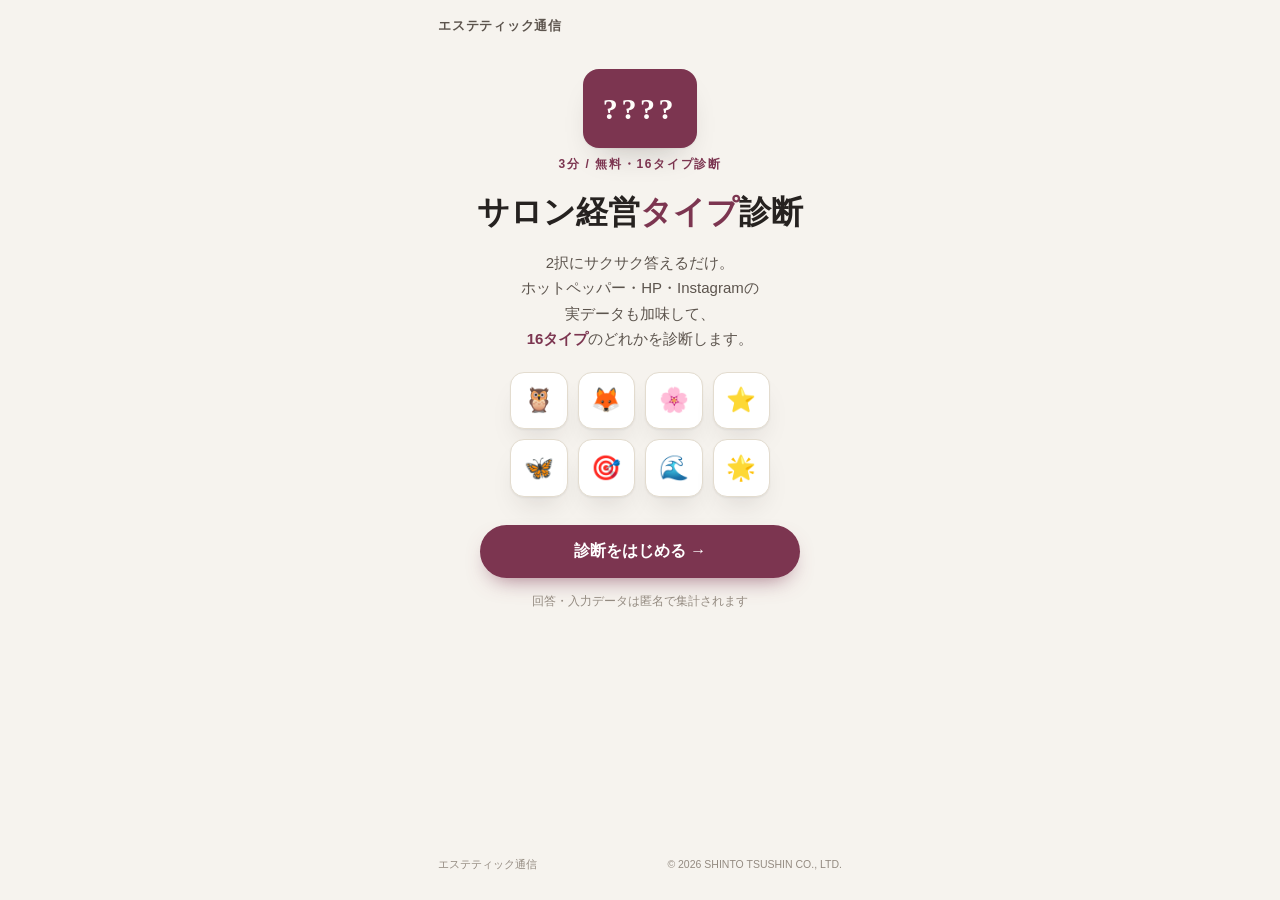
==== index.html @ e282a541 "実データ分析(HP/ホットペッパー/Instagram)・LINEゲート・ホワイトペーパーを追加、UIをダッシュボード調に刷新" ====
<!doctype html>
<html lang="ja">
<head>
<meta charset="UTF-8" />
<meta name="viewport" content="width=device-width, initial-scale=1, maximum-scale=1, viewport-fit=cover" />
<title>サロン経営タイプ診断 | エステティック通信</title>
<meta name="description" content="ホットペッパー・HP・Instagramの実データ＋8つの二択で、あなたのサロン経営タイプが16タイプの中からわかる無料診断。" />
<meta property="og:title" content="サロン経営タイプ診断｜エステティック通信" />
<meta property="og:description" content="実データ×性格診断でわかる、あなたのサロン経営タイプ16診断" />
<link rel="icon" href="data:image/svg+xml,<svg xmlns=%22http://www.w3.org/2000/svg%22 viewBox=%220 0 100 100%22><text y=%22.9em%22 font-size=%2290%22>🧭</text></svg>" />
<link rel="stylesheet" href="style.css" />
</head>
<body>

<div class="app" id="app">

  <!-- ===== ヘッダー ===== -->
  <header class="topbar">
    <span class="brand">エステティック通信</span>
    <div class="progress-wrap" id="progressWrap" hidden>
      <div class="progress-track"><div class="progress-fill" id="progressFill"></div></div>
      <span class="progress-label" id="progressLabel">1 / 8</span>
    </div>
  </header>

  <main id="main">

    <!-- ===== SCREEN: LINE GATE ===== -->
    <section class="screen screen-gate" id="screen-gate" data-screen hidden>
      <div class="gate-icon" aria-hidden="true">🔒</div>
      <p class="eyebrow">友だち限定コンテンツ</p>
      <h1>この診断は<br>公式LINE<span class="accent-underline">友だち限定</span>です</h1>
      <p class="intro-lead">エステティック通信 公式LINEを友だち追加すると、<br>サロン経営タイプ診断がすぐに使えます。</p>
      <a class="btn btn-line btn-lg" id="gateLineBtn" href="#" target="_blank" rel="noopener">
        <svg width="20" height="20" viewBox="0 0 24 24" aria-hidden="true"><path fill="currentColor" d="M12 2C6.5 2 2 5.8 2 10.4c0 4.1 3.6 7.6 8.4 8.3.3.1.8.2.9.5.1.3.1.7 0 1l-.1.9c0 .3-.2 1.1 1 .6 1.2-.5 6.4-3.8 8.7-6.5C22.5 13.6 22 11.5 22 10.4 22 5.8 17.5 2 12 2z"/></svg>
        友だち追加してはじめる
      </a>
      <button class="btn btn-ghost btn-small" id="gateRecheckBtn" type="button">追加したので再確認する</button>
    </section>

    <!-- ===== SCREEN: INTRO ===== -->
    <section class="screen screen-intro" id="screen-intro" data-screen hidden>
      <div class="intro-badge" aria-hidden="true">
        <span class="badge-letters" id="badgeSample">????</span>
      </div>
      <p class="eyebrow">3分 / 無料・16タイプ診断</p>
      <h1>サロン経営<span class="accent-underline">タイプ</span>診断</h1>
      <p class="intro-lead">2択にサクサク答えるだけ。<br>ホットペッパー・HP・Instagramの<br>実データも加味して、<br><strong>16タイプ</strong>のどれかを診断します。</p>

      <div class="intro-mascots" aria-hidden="true">
        <span>🦉</span><span>🦊</span><span>🌸</span><span>⭐</span>
        <span>🦋</span><span>🎯</span><span>🌊</span><span>🌟</span>
      </div>

      <button class="btn btn-primary btn-lg" id="startBtn" type="button">診断をはじめる →</button>
      <p class="intro-note">回答・入力データは匿名で集計されます</p>
    </section>

    <!-- ===== SCREEN: QUESTION ===== -->
    <section class="screen screen-question" id="screen-question" data-screen hidden>
      <p class="q-axis" id="qAxis">集客スタイル</p>
      <p class="q-hint">近い方をタップ</p>

      <div class="choice-stack">
        <button class="choice-card" id="choiceA" type="button">
          <span class="choice-emoji" id="choiceAEmoji"></span>
          <span class="choice-text" id="choiceAText"></span>
        </button>

        <div class="choice-vs">VS</div>

        <button class="choice-card" id="choiceB" type="button">
          <span class="choice-emoji" id="choiceBEmoji"></span>
          <span class="choice-text" id="choiceBText"></span>
        </button>
      </div>

      <button class="neutral-btn" id="choiceN" type="button">どちらも近い</button>
      <button class="btn btn-ghost" id="backBtn" type="button">← 前の質問</button>
    </section>

    <!-- ===== SCREEN: URL INPUT（任意・実データ分析） ===== -->
    <section class="screen screen-urlinput" id="screen-urlinput" data-screen hidden>
      <div class="url-icon" aria-hidden="true">📊</div>
      <p class="eyebrow">精度アップ（任意）</p>
      <h1>あなたのサロンの<br>情報を分析します</h1>
      <p class="intro-lead">URLを入力すると、実データを加味した<br>より精度の高いタイプ診断になります。</p>

      <form class="url-form" id="urlForm">
        <label class="url-field">
          <span class="url-field-label">🏠 自社ホームページ</span>
          <input type="url" id="hpUrlInput" inputmode="url" placeholder="https://example.com" autocomplete="off" />
        </label>
        <label class="url-field">
          <span class="url-field-label">💇 ホットペッパービューティー</span>
          <input type="url" id="hpbUrlInput" inputmode="url" placeholder="https://beauty.hotpepper.jp/slnH..." autocomplete="off" />
        </label>
        <label class="url-field">
          <span class="url-field-label">📷 Instagram</span>
          <input type="url" id="instaUrlInput" inputmode="url" placeholder="https://instagram.com/your_salon" autocomplete="off" />
        </label>
      </form>

      <button class="btn btn-primary btn-lg" id="analyzeBtn" type="button">分析してタイプを見る →</button>
      <button class="btn btn-ghost btn-small" id="skipUrlBtn" type="button">入力せずに結果を見る</button>
    </section>

    <!-- ===== SCREEN: LOADING ===== -->
    <section class="screen screen-loading" id="screen-loading" data-screen hidden>
      <div class="spinner" aria-hidden="true"></div>
      <p class="loading-text" id="loadingText">16タイプの中から診断中…</p>
    </section>

    <!-- ===== SCREEN: RESULT ===== -->
    <section class="screen screen-result" id="screen-result" data-screen hidden>

      <p class="eyebrow">あなたのサロンは</p>

      <div class="result-header">
        <div class="result-badge-ring" id="resultBadgeRing">
          <span class="result-mascot" id="resultMascot">🦉</span>
        </div>
        <span class="type-code" id="typeCode">GPSI</span>
        <h1 id="resultTitle">こだわり職人型</h1>
        <p class="result-catch" id="resultCatch">新規のお客様に、自分だけの特別な一品を届ける</p>
      </div>

      <div class="standout-chip" id="standoutChip">
        <span id="standoutEmoji">🧲</span>
        <span>いちばん際立つ個性：<b id="standoutLabel">新規開拓</b> <span id="standoutPct">78%</span></span>
      </div>

      <!-- 実データ分析パネル -->
      <div class="data-panel" id="dataPanel" hidden>
        <p class="panel-heading">📡 WEB診断データ</p>
        <div class="data-grid" id="dataGrid"></div>
        <p class="data-disclaimer">※ 公開ページからの簡易自動分析です。取得できない項目もあります</p>
      </div>

      <div class="chart-card">
        <p class="panel-heading">🎯 4軸プロファイル</p>
        <canvas id="radarChart" width="320" height="320" role="img" aria-label="4軸の個性レーダーチャート"></canvas>
        <div class="axis-bars" id="axisBars"></div>
      </div>

      <div class="strength-card">
        <p class="card-heading">🌟 あなたの強み</p>
        <div class="strength-list" id="strengthList"></div>
      </div>

      <div class="tip-card">
        <p class="card-heading">🌱 伸ばすとさらに強くなる視点</p>
        <p class="tip-text" id="tipText"></p>
      </div>

      <div class="cta-card">
        <p class="cta-eyebrow">タイプ別に読みたい</p>
        <p class="cta-title">サロン経営<br>実践ノウハウBOOKを見る</p>
        <a class="btn btn-primary btn-lg" id="whitepaperBtn" href="whitepaper.html">
          📘 ノウハウBOOKを読む
        </a>
        <p class="cta-note">集客・価値提供・運営体制・意思決定の実践アクション集</p>
      </div>

      <button class="btn btn-secondary btn-small" id="shareBtn" type="button">🔗 結果をコピーしてシェア</button>
      <button class="btn btn-ghost btn-small" id="retryBtn" type="button">もう一度診断する</button>
    </section>

  </main>

  <footer class="app-footer">
    <span>エステティック通信</span>
    <span>&copy; 2026 SHINTO TSUSHIN CO., LTD.</span>
  </footer>
</div>

<script charset="utf-8" src="https://static.line-scdn.net/liff/edge/2/sdk.js"></script>
<script src="script.js"></script>
</body>
</html>
---- style.css ----
/* ==========================================================
   サロン経営タイプ診断 — style.css（MBTI風・16タイプ版）
   ========================================================== */

:root {
  --bg: #f6f3ee;
  --surface: #fffdfa;
  --surface-raised: #ffffff;
  --ink: #262220;
  --ink-soft: #5c544d;
  --ink-faint: #948b81;
  --line: #e3dccf;
  --line-strong: #d2c8b8;
  --accent: #7c3550;
  --accent-soft: #f4e3e9;
  --accent-2: #a1731f;
  --accent-2-soft: #f3e6ce;
  --pole-a: #7c3550;
  --pole-b: #3c5c78;
  --line-brand: #06c755;
  --line-brand-dark: #05a648;
  --shadow: 0 1px 2px rgba(38, 34, 32, 0.06), 0 16px 32px -16px rgba(38, 34, 32, 0.28);
  --shadow-inset: inset 0 1px 0 rgba(255, 255, 255, 0.6);
  --radius-lg: 22px;
  --radius-md: 14px;
  --panel-bg: linear-gradient(165deg, #ffffff, #f4f0ea 120%);
}

@media (prefers-color-scheme: dark) {
  :root:not([data-theme="light"]) {
    --bg: #1c1916;
    --surface: #242019;
    --surface-raised: #2b261f;
    --ink: #f2ece2;
    --ink-soft: #c7bcad;
    --ink-faint: #8d8175;
    --line: #3a332a;
    --line-strong: #4a4235;
    --accent: #e08aa6;
    --accent-soft: #3a2530;
    --accent-2: #d6a94e;
    --accent-2-soft: #3a3020;
    --pole-a: #e08aa6;
    --pole-b: #8fb0c9;
    --shadow: 0 1px 2px rgba(0, 0, 0, 0.4), 0 16px 32px -16px rgba(0, 0, 0, 0.65);
    --shadow-inset: inset 0 1px 0 rgba(255, 255, 255, 0.04);
    --panel-bg: linear-gradient(165deg, #2b261f, #211d18 120%);
  }
}

:root[data-theme="dark"] {
  --bg: #1c1916;
  --surface: #242019;
  --surface-raised: #2b261f;
  --ink: #f2ece2;
  --ink-soft: #c7bcad;
  --ink-faint: #8d8175;
  --line: #3a332a;
  --line-strong: #4a4235;
  --accent: #e08aa6;
  --accent-soft: #3a2530;
  --accent-2: #d6a94e;
  --accent-2-soft: #3a3020;
  --pole-a: #e08aa6;
  --pole-b: #8fb0c9;
  --shadow: 0 1px 2px rgba(0, 0, 0, 0.4), 0 16px 32px -16px rgba(0, 0, 0, 0.65);
  --shadow-inset: inset 0 1px 0 rgba(255, 255, 255, 0.04);
  --panel-bg: linear-gradient(165deg, #2b261f, #211d18 120%);
}

* { box-sizing: border-box; }

[hidden] { display: none !important; }

html, body {
  margin: 0;
  background: var(--bg);
  color: var(--ink);
}

body {
  font-family: "Yu Gothic", "YuGothic", "Hiragino Kaku Gothic ProN", "Noto Sans JP", sans-serif;
  line-height: 1.7;
  -webkit-font-smoothing: antialiased;
  min-height: 100dvh;
  touch-action: manipulation;
}

h1, h2 {
  font-family: "Yu Mincho", "YuMincho", "Hiragino Mincho ProN", serif;
  font-weight: 700;
  text-wrap: balance;
  margin: 0;
}

button { font-family: inherit; -webkit-tap-highlight-color: transparent; }

.app {
  max-width: 440px;
  margin: 0 auto;
  min-height: 100dvh;
  display: flex;
  flex-direction: column;
  padding: 0 18px;
}

/* ---------- Topbar ---------- */
.topbar {
  display: flex;
  align-items: center;
  justify-content: space-between;
  gap: 12px;
  padding: 16px 0 14px;
  position: sticky;
  top: 0;
  background: var(--bg);
  z-index: 10;
}

.brand {
  font-size: 12.5px;
  font-weight: 700;
  letter-spacing: 0.06em;
  color: var(--ink-soft);
}

.progress-wrap {
  display: flex;
  align-items: center;
  gap: 8px;
  flex: 1;
  max-width: 220px;
  margin-left: 16px;
}

.progress-track {
  flex: 1;
  height: 6px;
  background: var(--line);
  border-radius: 999px;
  overflow: hidden;
}

.progress-fill {
  height: 100%;
  width: 0%;
  background: var(--accent);
  border-radius: 999px;
  transition: width 0.35s ease;
}

.progress-label {
  font-size: 11px;
  color: var(--ink-faint);
  font-variant-numeric: tabular-nums;
  white-space: nowrap;
}

/* ---------- Main / screens ---------- */
main { flex: 1; display: flex; flex-direction: column; }

.screen {
  flex: 1;
  display: flex;
  flex-direction: column;
  align-items: center;
  text-align: center;
  padding: 4px 0 40px;
  animation: fadeUp 0.35s ease both;
}

@media (prefers-reduced-motion: reduce) {
  .screen { animation: none; }
}

@keyframes fadeUp {
  from { opacity: 0; transform: translateY(8px); }
  to { opacity: 1; transform: translateY(0); }
}

.eyebrow {
  font-size: 12px;
  letter-spacing: 0.14em;
  color: var(--accent);
  font-weight: 700;
  text-transform: uppercase;
  margin: 0 0 10px;
}

/* ---------- LINE Gate ---------- */
.gate-icon {
  font-size: 40px;
  width: 88px;
  height: 88px;
  display: flex;
  align-items: center;
  justify-content: center;
  background: var(--panel-bg);
  border: 1px solid var(--line);
  border-radius: 28px;
  box-shadow: var(--shadow), var(--shadow-inset);
  margin: 18px 0 10px;
}

.screen-gate h1 { font-size: 27px; line-height: 1.4; margin-top: 6px; }
.screen-gate .btn-line { margin-top: 8px; }
.screen-gate .btn-ghost { margin-top: 10px; }

/* ---------- Intro ---------- */
.intro-badge { margin: 14px 0 6px; }

.badge-letters {
  display: inline-flex;
  font-family: "Yu Mincho", serif;
  font-weight: 700;
  font-size: 30px;
  letter-spacing: 0.12em;
  color: var(--surface);
  background: var(--accent);
  padding: 14px 20px;
  border-radius: 16px;
  box-shadow: var(--shadow);
}

.screen-intro h1 {
  font-size: 32px;
  line-height: 1.35;
  color: var(--ink);
  margin-top: 6px;
}

.accent-underline { color: var(--accent); }

.intro-lead {
  color: var(--ink-soft);
  font-size: 15px;
  margin: 16px 0 20px;
}

.intro-lead strong { color: var(--accent); }

.intro-mascots {
  display: grid;
  grid-template-columns: repeat(4, 1fr);
  gap: 10px;
  width: 100%;
  max-width: 260px;
  margin: 0 auto 28px;
}

.intro-mascots span {
  font-size: 24px;
  background: var(--surface-raised);
  border: 1px solid var(--line);
  border-radius: 14px;
  aspect-ratio: 1;
  display: flex;
  align-items: center;
  justify-content: center;
  box-shadow: var(--shadow);
}

.intro-note {
  margin-top: 14px;
  font-size: 11.5px;
  color: var(--ink-faint);
}

/* ---------- Buttons ---------- */
.btn {
  border: none;
  border-radius: 999px;
  font-weight: 700;
  cursor: pointer;
  display: inline-flex;
  align-items: center;
  justify-content: center;
  gap: 8px;
  transition: transform 0.15s ease, box-shadow 0.15s ease;
}

.btn:active { transform: scale(0.97); }

.btn-primary {
  background: var(--accent);
  color: #fff;
  box-shadow: 0 10px 22px -10px color-mix(in srgb, var(--accent) 70%, transparent);
}

.btn-lg {
  padding: 16px 30px;
  font-size: 16px;
  width: 100%;
  max-width: 320px;
}

.btn-ghost {
  background: transparent;
  color: var(--ink-faint);
  font-size: 13px;
  padding: 10px 14px;
}

.btn-secondary {
  background: var(--surface-raised);
  border: 1px solid var(--line-strong);
  color: var(--ink-soft);
  width: 100%;
  margin-bottom: 8px;
}

.btn-small { font-size: 12.5px; padding: 10px 14px; }

.btn-line {
  background: var(--line-brand);
  color: #fff;
  width: 100%;
  padding: 16px 22px;
  font-size: 16px;
  box-shadow: 0 10px 22px -10px rgba(6, 199, 85, 0.55);
}

.btn-line:active { background: var(--line-brand-dark); }

/* ---------- Question (MBTI風 二択カード) ---------- */
.q-axis {
  font-size: 12px;
  letter-spacing: 0.1em;
  color: var(--accent);
  font-weight: 700;
  margin: 18px 0 2px;
}

.q-hint {
  font-size: 12px;
  color: var(--ink-faint);
  margin: 0 0 22px;
}

.choice-stack {
  display: flex;
  flex-direction: column;
  align-items: center;
  width: 100%;
  gap: 4px;
}

.choice-card {
  width: 100%;
  background: var(--surface);
  border: 2px solid var(--line);
  border-radius: var(--radius-lg);
  box-shadow: var(--shadow);
  padding: 26px 22px;
  display: flex;
  flex-direction: column;
  align-items: center;
  gap: 12px;
  cursor: pointer;
  transition: border-color 0.15s ease, transform 0.15s ease, background 0.15s ease;
  text-align: center;
}

.choice-card:active { transform: scale(0.98); }

.choice-card:hover { border-color: var(--accent); }

.choice-card.selected {
  border-color: var(--accent);
  background: var(--accent-soft);
}

.choice-emoji { font-size: 34px; }

.choice-text {
  font-size: 15.5px;
  font-weight: 700;
  color: var(--ink);
  line-height: 1.55;
}

.choice-vs {
  font-family: "Yu Mincho", serif;
  font-size: 12px;
  font-weight: 700;
  color: var(--ink-faint);
  background: var(--bg);
  border: 1px solid var(--line);
  border-radius: 50%;
  width: 30px;
  height: 30px;
  display: flex;
  align-items: center;
  justify-content: center;
  margin: -4px 0;
  z-index: 1;
}

.neutral-btn {
  margin-top: 18px;
  background: transparent;
  border: none;
  color: var(--ink-faint);
  font-size: 12.5px;
  text-decoration: underline;
  text-underline-offset: 3px;
  cursor: pointer;
  padding: 8px;
}

.neutral-btn.selected { color: var(--accent); font-weight: 700; }

/* ---------- URL入力（実データ分析） ---------- */
.url-icon {
  font-size: 34px;
  width: 76px;
  height: 76px;
  display: flex;
  align-items: center;
  justify-content: center;
  background: var(--panel-bg);
  border: 1px solid var(--line);
  border-radius: 24px;
  box-shadow: var(--shadow), var(--shadow-inset);
  margin: 12px 0 8px;
}

.screen-urlinput h1 { font-size: 25px; margin-top: 4px; }

.url-form {
  width: 100%;
  display: flex;
  flex-direction: column;
  gap: 12px;
  margin: 8px 0 22px;
}

.url-field {
  display: flex;
  flex-direction: column;
  gap: 6px;
  text-align: left;
}

.url-field-label {
  font-size: 12.5px;
  font-weight: 700;
  color: var(--ink-soft);
}

.url-field input {
  font-family: inherit;
  font-size: 14px;
  color: var(--ink);
  background: var(--surface);
  border: 1.5px solid var(--line);
  border-radius: 12px;
  padding: 13px 14px;
  outline: none;
  transition: border-color 0.15s ease;
}

.url-field input:focus { border-color: var(--accent); }
.url-field input::placeholder { color: var(--ink-faint); }

/* ---------- Loading ---------- */
.screen-loading { justify-content: center; gap: 18px; }

.spinner {
  width: 46px;
  height: 46px;
  border-radius: 50%;
  border: 4px solid var(--line);
  border-top-color: var(--accent);
  animation: spin 0.8s linear infinite;
}

@keyframes spin { to { transform: rotate(360deg); } }

.loading-text { color: var(--ink-soft); font-size: 14px; }

/* ---------- Result ---------- */
.result-header {
  display: flex;
  flex-direction: column;
  align-items: center;
  gap: 8px;
  margin-bottom: 14px;
}

.result-badge-ring {
  --ring-pct: 78%;
  width: 116px;
  height: 116px;
  border-radius: 50%;
  padding: 6px;
  margin-bottom: 6px;
  background: conic-gradient(var(--accent) var(--ring-pct), var(--line) 0);
  display: flex;
  align-items: center;
  justify-content: center;
  box-shadow: var(--shadow);
}

.result-mascot {
  font-size: 46px;
  width: 100%;
  height: 100%;
  display: flex;
  align-items: center;
  justify-content: center;
  background: var(--panel-bg);
  border-radius: 50%;
  box-shadow: var(--shadow-inset);
}

.type-code {
  font-family: "Yu Mincho", serif;
  font-weight: 700;
  font-size: 13px;
  letter-spacing: 0.14em;
  color: #fff;
  background: var(--accent);
  padding: 4px 12px;
  border-radius: 999px;
}

.result-header h1 { font-size: 25px; color: var(--ink); margin-top: 4px; }

.result-catch {
  font-size: 13.5px;
  color: var(--ink-soft);
  max-width: 32ch;
  margin: 0;
}

.standout-chip {
  display: inline-flex;
  align-items: center;
  gap: 8px;
  background: var(--accent-2-soft);
  border: 1px solid var(--line-strong);
  border-radius: 999px;
  padding: 8px 16px;
  font-size: 12.5px;
  color: var(--ink-soft);
  margin: 14px 0 20px;
}

.standout-chip b { color: var(--accent-2); }
#standoutPct { font-weight: 700; color: var(--accent-2); font-variant-numeric: tabular-nums; }

.panel-heading {
  font-size: 12px;
  font-weight: 700;
  letter-spacing: 0.06em;
  color: var(--ink-faint);
  margin: 0 0 14px;
  text-align: left;
}

/* ---------- 実データ分析パネル ---------- */
.data-panel {
  width: 100%;
  background: var(--panel-bg);
  border: 1px solid var(--line);
  border-radius: var(--radius-lg);
  box-shadow: var(--shadow), var(--shadow-inset);
  padding: 18px 18px 16px;
  margin-bottom: 16px;
  text-align: left;
}

.data-grid {
  display: grid;
  grid-template-columns: repeat(2, 1fr);
  gap: 10px;
}

.data-tile {
  display: flex;
  flex-direction: column;
  align-items: flex-start;
  gap: 3px;
  background: var(--surface-raised);
  border: 1px solid var(--line);
  border-radius: 12px;
  padding: 12px 14px;
}

.data-tile-emoji { font-size: 16px; }

.data-tile-value {
  font-size: 18px;
  font-weight: 700;
  color: var(--ink);
  font-variant-numeric: tabular-nums;
}

.data-tile-empty { color: var(--ink-faint); }

.data-tile-label { font-size: 10.5px; color: var(--ink-faint); }

.data-disclaimer {
  font-size: 10.5px;
  color: var(--ink-faint);
  margin: 12px 0 0;
}

.chart-card {
  background: var(--panel-bg);
  border: 1px solid var(--line);
  border-radius: var(--radius-lg);
  box-shadow: var(--shadow), var(--shadow-inset);
  padding: 18px 16px 20px;
  width: 100%;
  margin-bottom: 16px;
}

#radarChart { max-width: 100%; height: auto; }

.axis-bars {
  display: flex;
  flex-direction: column;
  gap: 12px;
  margin-top: 16px;
  text-align: left;
}

.axis-bar-label {
  display: flex;
  justify-content: space-between;
  font-size: 11.5px;
  color: var(--ink-soft);
  margin-bottom: 5px;
}

.axis-bar-label b { color: var(--ink); font-variant-numeric: tabular-nums; }

.axis-bar-track {
  display: flex;
  height: 10px;
  border-radius: 999px;
  overflow: hidden;
  background: var(--line);
}

.axis-bar-fill-a { background: var(--pole-a); height: 100%; }
.axis-bar-fill-b { background: var(--pole-b); height: 100%; }

.strength-card, .tip-card {
  width: 100%;
  background: var(--surface);
  border: 1px solid var(--line);
  border-radius: var(--radius-md);
  box-shadow: var(--shadow);
  padding: 18px 20px;
  text-align: left;
  margin-bottom: 14px;
}

.card-heading {
  font-size: 12.5px;
  font-weight: 700;
  color: var(--ink-faint);
  margin: 0 0 12px;
}

.strength-list { display: flex; flex-direction: column; gap: 10px; }

.strength-row {
  display: flex;
  align-items: center;
  gap: 10px;
  font-size: 13.5px;
  font-weight: 700;
  color: var(--ink);
}

.strength-emoji { font-size: 18px; flex-shrink: 0; }

.tip-text { font-size: 13.5px; color: var(--ink-soft); margin: 0; line-height: 1.7; }

.cta-card {
  width: 100%;
  background: linear-gradient(160deg, var(--accent-soft), var(--surface) 65%);
  border: 1px solid var(--line-strong);
  border-radius: var(--radius-lg);
  padding: 26px 22px 22px;
  box-shadow: var(--shadow);
  margin: 10px 0 14px;
}

.cta-eyebrow {
  font-size: 11.5px;
  font-weight: 700;
  letter-spacing: 0.08em;
  color: var(--accent);
  text-transform: uppercase;
  margin: 0 0 6px;
}

.cta-title {
  font-size: 18px;
  font-weight: 700;
  line-height: 1.5;
  color: var(--ink);
  margin: 0 0 18px;
}

.cta-note {
  font-size: 11px;
  color: var(--ink-faint);
  margin: 10px 0 0;
}

/* ---------- Footer ---------- */
.app-footer {
  display: flex;
  justify-content: space-between;
  font-size: 10.5px;
  color: var(--ink-faint);
  padding: 18px 0 26px;
}

@media (max-width: 380px) {
  .screen-intro h1 { font-size: 27px; }
  .choice-card { padding: 22px 16px; }
  .choice-emoji { font-size: 28px; }
  .choice-text { font-size: 14.5px; }
}
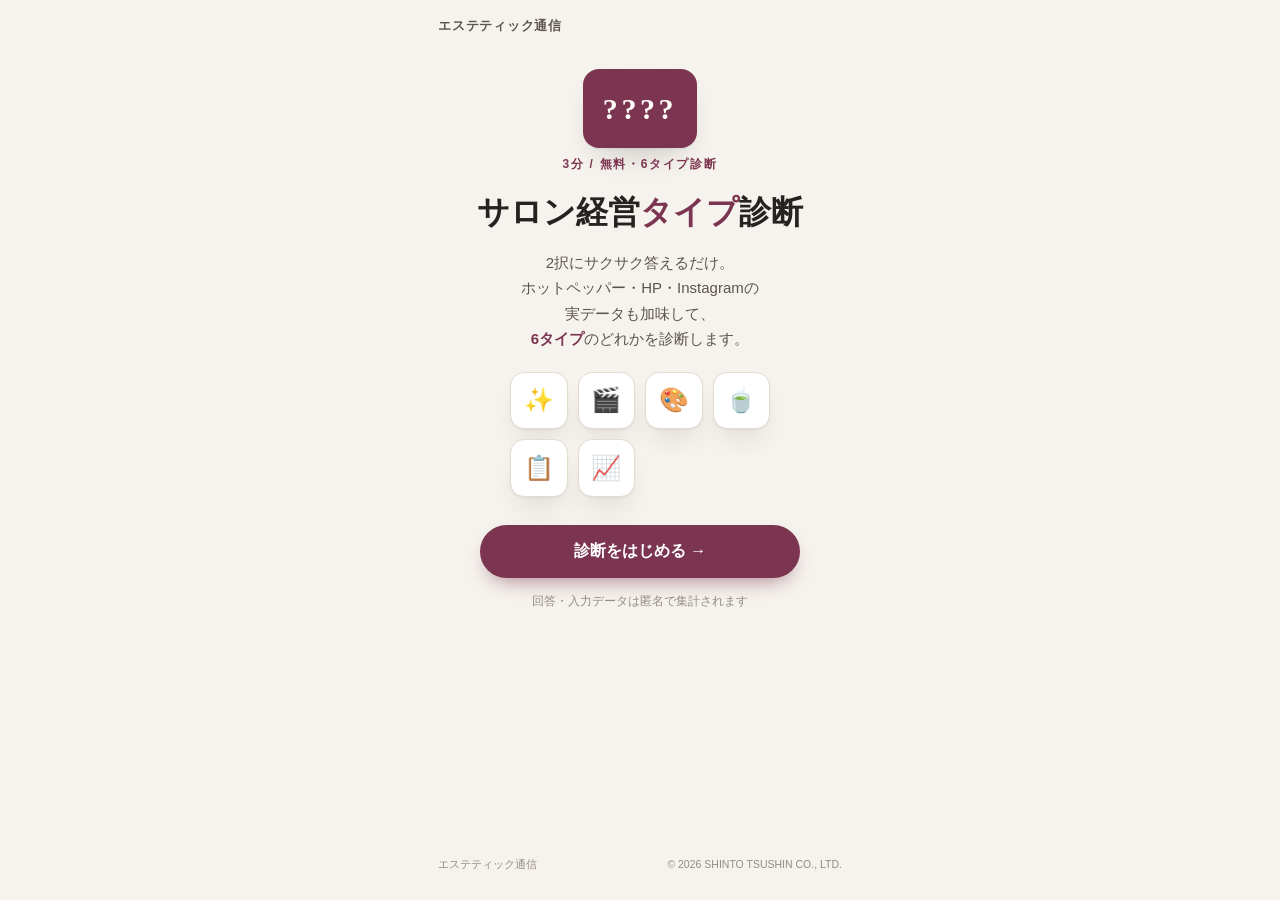
==== commit 33e47720: "16Personalities風デザインへ刷新、16タイプ→6タイプに再設計しレポートを大幅拡充、キャラクター画像生成プロンプトを追加" ====
--- a/index.html
+++ b/index.html
@@ -4,9 +4,9 @@
 <meta charset="UTF-8" />
 <meta name="viewport" content="width=device-width, initial-scale=1, maximum-scale=1, viewport-fit=cover" />
 <title>サロン経営タイプ診断 | エステティック通信</title>
-<meta name="description" content="ホットペッパー・HP・Instagramの実データ＋8つの二択で、あなたのサロン経営タイプが16タイプの中からわかる無料診断。" />
+<meta name="description" content="ホットペッパー・HP・Instagramの実データ＋8つの二択で、あなたのサロン経営タイプが6タイプの中からわかる無料診断。" />
 <meta property="og:title" content="サロン経営タイプ診断｜エステティック通信" />
-<meta property="og:description" content="実データ×性格診断でわかる、あなたのサロン経営タイプ16診断" />
+<meta property="og:description" content="実データ×性格診断でわかる、あなたのサロン経営タイプ6診断" />
 <link rel="icon" href="data:image/svg+xml,<svg xmlns=%22http://www.w3.org/2000/svg%22 viewBox=%220 0 100 100%22><text y=%22.9em%22 font-size=%2290%22>🧭</text></svg>" />
 <link rel="stylesheet" href="style.css" />
 </head>
@@ -43,13 +43,13 @@
       <div class="intro-badge" aria-hidden="true">
         <span class="badge-letters" id="badgeSample">????</span>
       </div>
-      <p class="eyebrow">3分 / 無料・16タイプ診断</p>
+      <p class="eyebrow">3分 / 無料・6タイプ診断</p>
       <h1>サロン経営<span class="accent-underline">タイプ</span>診断</h1>
-      <p class="intro-lead">2択にサクサク答えるだけ。<br>ホットペッパー・HP・Instagramの<br>実データも加味して、<br><strong>16タイプ</strong>のどれかを診断します。</p>
+      <p class="intro-lead">2択にサクサク答えるだけ。<br>ホットペッパー・HP・Instagramの<br>実データも加味して、<br><strong>6タイプ</strong>のどれかを診断します。</p>
 
       <div class="intro-mascots" aria-hidden="true">
-        <span>🦉</span><span>🦊</span><span>🌸</span><span>⭐</span>
-        <span>🦋</span><span>🎯</span><span>🌊</span><span>🌟</span>
+        <span>✨</span><span>🎬</span><span>🎨</span>
+        <span>🍵</span><span>📋</span><span>📈</span>
       </div>
 
       <button class="btn btn-primary btn-lg" id="startBtn" type="button">診断をはじめる →</button>
@@ -108,7 +108,7 @@
     <!-- ===== SCREEN: LOADING ===== -->
     <section class="screen screen-loading" id="screen-loading" data-screen hidden>
       <div class="spinner" aria-hidden="true"></div>
-      <p class="loading-text" id="loadingText">16タイプの中から診断中…</p>
+      <p class="loading-text" id="loadingText">6タイプの中から診断中…</p>
     </section>
 
     <!-- ===== SCREEN: RESULT ===== -->
@@ -118,9 +118,11 @@
 
       <div class="result-header">
         <div class="result-badge-ring" id="resultBadgeRing">
+          <img class="result-mascot-img" id="resultMascotImg" alt="" hidden />
           <span class="result-mascot" id="resultMascot">🦉</span>
         </div>
-        <span class="type-code" id="typeCode">GPSI</span>
+        <span class="group-chip" id="groupChip">魅せる系｜新規開拓と拡散に強い</span>
+        <span class="type-code" id="typeCode">TC</span>
         <h1 id="resultTitle">こだわり職人型</h1>
         <p class="result-catch" id="resultCatch">新規のお客様に、自分だけの特別な一品を届ける</p>
       </div>
@@ -128,6 +130,23 @@
       <div class="standout-chip" id="standoutChip">
         <span id="standoutEmoji">🧲</span>
         <span>いちばん際立つ個性：<b id="standoutLabel">新規開拓</b> <span id="standoutPct">78%</span></span>
+      </div>
+
+      <!-- タイプ概要（物語調） -->
+      <div class="overview-card">
+        <p class="card-heading">📖 このタイプについて</p>
+        <div class="overview-text" id="overviewText"></div>
+        <p class="quote-text" id="quoteText"></p>
+      </div>
+
+      <div class="strength-card">
+        <p class="card-heading">🌟 あなたの強み</p>
+        <div class="strength-list" id="strengthList"></div>
+      </div>
+
+      <div class="caution-card">
+        <p class="card-heading">⚠️ 気をつけたいポイント</p>
+        <div class="caution-list" id="cautionList"></div>
       </div>
 
       <!-- 実データ分析パネル -->
@@ -138,20 +157,28 @@
       </div>
 
       <div class="chart-card">
-        <p class="panel-heading">🎯 4軸プロファイル</p>
+        <p class="panel-heading">🎯 4軸プロファイル（実測）</p>
         <canvas id="radarChart" width="320" height="320" role="img" aria-label="4軸の個性レーダーチャート"></canvas>
         <div class="axis-bars" id="axisBars"></div>
-      </div>
-
-      <div class="strength-card">
-        <p class="card-heading">🌟 あなたの強み</p>
-        <div class="strength-list" id="strengthList"></div>
       </div>
 
       <div class="tip-card">
         <p class="card-heading">🌱 伸ばすとさらに強くなる視点</p>
         <p class="tip-text" id="tipText"></p>
       </div>
+
+      <!-- 相性の良いタイプ -->
+      <a class="compat-card" id="compatLink" href="?type=ST">
+        <p class="card-heading">🤝 相性の良いタイプ</p>
+        <div class="compat-row">
+          <span class="compat-badge" id="compatBadge"><span id="compatMascot">📋</span></span>
+          <div>
+            <p class="compat-name" id="compatName">堅実オペレーター型</p>
+            <p class="compat-catch" id="compatCatch">数字の裏付けで、一人でも堅実に運営する</p>
+          </div>
+          <span class="compat-arrow">→</span>
+        </div>
+      </a>
 
       <div class="cta-card">
         <p class="cta-eyebrow">タイプ別に読みたい</p>
--- a/style.css
+++ b/style.css
@@ -480,6 +480,11 @@
 .loading-text { color: var(--ink-soft); font-size: 14px; }
 
 /* ---------- Result ---------- */
+.screen-result {
+  --result-accent: var(--accent);
+  --result-soft: var(--accent-soft);
+}
+
 .result-header {
   display: flex;
   flex-direction: column;
@@ -495,11 +500,21 @@
   border-radius: 50%;
   padding: 6px;
   margin-bottom: 6px;
-  background: conic-gradient(var(--accent) var(--ring-pct), var(--line) 0);
+  background: conic-gradient(var(--result-accent) var(--ring-pct), var(--line) 0);
   display: flex;
   align-items: center;
   justify-content: center;
   box-shadow: var(--shadow);
+}
+
+.group-chip {
+  font-size: 11.5px;
+  font-weight: 700;
+  color: var(--result-accent);
+  background: var(--result-soft);
+  padding: 5px 14px;
+  border-radius: 999px;
+  letter-spacing: 0.02em;
 }
 
 .result-mascot {
@@ -514,15 +529,24 @@
   box-shadow: var(--shadow-inset);
 }
 
+.result-mascot-img {
+  width: 100%;
+  height: 100%;
+  border-radius: 50%;
+  object-fit: cover;
+  background: var(--panel-bg);
+}
+
 .type-code {
   font-family: "Yu Mincho", serif;
   font-weight: 700;
   font-size: 13px;
   letter-spacing: 0.14em;
   color: #fff;
-  background: var(--accent);
+  background: var(--result-accent);
   padding: 4px 12px;
   border-radius: 999px;
+  margin-top: 4px;
 }
 
 .result-header h1 { font-size: 25px; color: var(--ink); margin-top: 4px; }
@@ -538,7 +562,7 @@
   display: inline-flex;
   align-items: center;
   gap: 8px;
-  background: var(--accent-2-soft);
+  background: var(--result-soft);
   border: 1px solid var(--line-strong);
   border-radius: 999px;
   padding: 8px 16px;
@@ -547,8 +571,104 @@
   margin: 14px 0 20px;
 }
 
-.standout-chip b { color: var(--accent-2); }
-#standoutPct { font-weight: 700; color: var(--accent-2); font-variant-numeric: tabular-nums; }
+.standout-chip b { color: var(--result-accent); }
+#standoutPct { font-weight: 700; color: var(--result-accent); font-variant-numeric: tabular-nums; }
+
+/* ---------- タイプ概要（物語調） ---------- */
+.overview-card {
+  width: 100%;
+  background: var(--surface);
+  border: 1px solid var(--line);
+  border-radius: var(--radius-md);
+  box-shadow: var(--shadow);
+  padding: 20px 20px 18px;
+  text-align: left;
+  margin-bottom: 14px;
+}
+
+.overview-text p {
+  font-size: 13.5px;
+  color: var(--ink-soft);
+  line-height: 1.85;
+  margin: 0 0 12px;
+}
+
+.overview-text p:last-child { margin-bottom: 0; }
+
+.quote-text {
+  margin: 16px 0 0;
+  padding: 12px 16px;
+  border-left: 3px solid var(--result-accent);
+  background: var(--result-soft);
+  border-radius: 0 10px 10px 0;
+  font-family: "Yu Mincho", serif;
+  font-size: 13.5px;
+  color: var(--ink);
+  font-weight: 700;
+}
+
+/* ---------- 気をつけたいポイント ---------- */
+.caution-card {
+  width: 100%;
+  background: var(--surface);
+  border: 1px solid var(--line);
+  border-radius: var(--radius-md);
+  box-shadow: var(--shadow);
+  padding: 18px 20px;
+  text-align: left;
+  margin-bottom: 14px;
+}
+
+.caution-list { display: flex; flex-direction: column; gap: 10px; }
+
+.caution-row {
+  display: flex;
+  align-items: flex-start;
+  gap: 10px;
+  font-size: 13px;
+  color: var(--ink-soft);
+  line-height: 1.6;
+}
+
+.caution-emoji { color: var(--accent-2); font-weight: 700; flex-shrink: 0; }
+
+/* ---------- 相性の良いタイプ ---------- */
+.compat-card {
+  display: block;
+  width: 100%;
+  background: var(--surface);
+  border: 1px solid var(--line);
+  border-radius: var(--radius-md);
+  box-shadow: var(--shadow);
+  padding: 18px 20px;
+  text-align: left;
+  margin-bottom: 16px;
+  text-decoration: none;
+  color: inherit;
+}
+
+.compat-row {
+  display: flex;
+  align-items: center;
+  gap: 14px;
+  margin-top: 4px;
+}
+
+.compat-badge {
+  width: 48px;
+  height: 48px;
+  border-radius: 16px;
+  display: flex;
+  align-items: center;
+  justify-content: center;
+  font-size: 24px;
+  flex-shrink: 0;
+  box-shadow: var(--shadow-inset);
+}
+
+.compat-name { font-size: 14.5px; font-weight: 700; color: var(--ink); margin: 0 0 2px; }
+.compat-catch { font-size: 12px; color: var(--ink-faint); margin: 0; }
+.compat-arrow { margin-left: auto; color: var(--ink-faint); font-size: 16px; }
 
 .panel-heading {
   font-size: 12px;
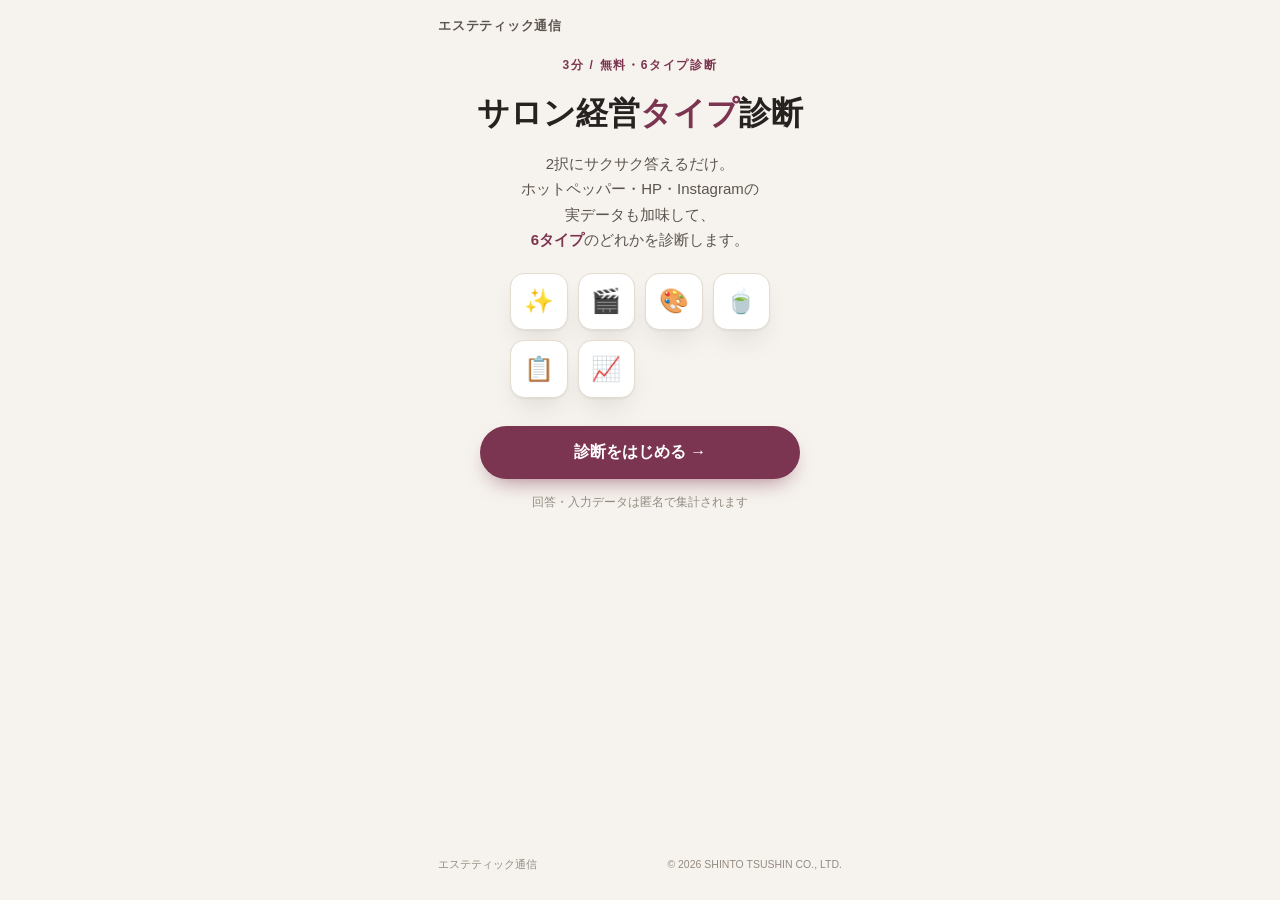
==== commit 7fe0f9df: "イントロ画面の未使用プレースホルダー(????)バッジを削除" ====
--- a/index.html
+++ b/index.html
@@ -40,9 +40,6 @@
 
     <!-- ===== SCREEN: INTRO ===== -->
     <section class="screen screen-intro" id="screen-intro" data-screen hidden>
-      <div class="intro-badge" aria-hidden="true">
-        <span class="badge-letters" id="badgeSample">????</span>
-      </div>
       <p class="eyebrow">3分 / 無料・6タイプ診断</p>
       <h1>サロン経営<span class="accent-underline">タイプ</span>診断</h1>
       <p class="intro-lead">2択にサクサク答えるだけ。<br>ホットペッパー・HP・Instagramの<br>実データも加味して、<br><strong>6タイプ</strong>のどれかを診断します。</p>
@@ -156,6 +153,74 @@
         <p class="data-disclaimer">※ 公開ページからの簡易自動分析です。取得できない項目もあります</p>
       </div>
 
+      <!-- マーケティング診断パネル（SWOT / 3C / STP） -->
+      <div class="marketing-panel" id="marketingPanel" hidden>
+        <div class="mkt-score-row">
+          <div class="mkt-score-ring" id="mktScoreRing">
+            <div class="mkt-score-inner">
+              <span class="mkt-score-value" id="mktScoreValue">72</span>
+              <span class="mkt-score-unit">/100</span>
+            </div>
+          </div>
+          <div class="mkt-score-copy">
+            <p class="panel-heading" style="margin-bottom:4px">📊 デジタル接客力スコア</p>
+            <p class="mkt-score-desc">口コミ・評価・発信力・メニュー構成から算出した、WEB上での接客力の目安です</p>
+          </div>
+        </div>
+
+        <div class="mkt-keywords-block">
+          <p class="mkt-subheading">🔎 よく見えるキーワード</p>
+          <div class="kw-wrap" id="mktKeywords"></div>
+        </div>
+
+        <p class="mkt-subheading">🧭 SWOT分析</p>
+        <div class="swot-grid">
+          <div class="swot-cell swot-s">
+            <p class="swot-label">強み <span>Strength</span></p>
+            <ul id="swotStrengths"></ul>
+          </div>
+          <div class="swot-cell swot-w">
+            <p class="swot-label">弱み <span>Weakness</span></p>
+            <ul id="swotWeaknesses"></ul>
+          </div>
+          <div class="swot-cell swot-o">
+            <p class="swot-label">機会 <span>Opportunity</span></p>
+            <ul id="swotOpportunities"></ul>
+          </div>
+          <div class="swot-cell swot-t">
+            <p class="swot-label">脅威 <span>Threat</span></p>
+            <ul id="swotThreats"></ul>
+          </div>
+        </div>
+
+        <p class="mkt-subheading">🔺 3C分析</p>
+        <div class="threec-row">
+          <div class="threec-card">
+            <p class="threec-label">🏠 自社</p>
+            <ul id="threeCCompany"></ul>
+          </div>
+          <div class="threec-card">
+            <p class="threec-label">🙋 顧客</p>
+            <ul id="threeCCustomer"></ul>
+          </div>
+          <div class="threec-card">
+            <p class="threec-label">🌏 市場動向</p>
+            <ul id="threeCMarket"></ul>
+          </div>
+        </div>
+
+        <p class="mkt-subheading">🎯 STP（立ち位置）</p>
+        <div class="stp-block">
+          <div class="stp-tags">
+            <span class="stp-tag">セグメント: <b id="stpSegment">—</b></span>
+            <span class="stp-tag">ターゲット: <b id="stpTarget">—</b></span>
+          </div>
+          <p class="stp-positioning" id="stpPositioning"></p>
+        </div>
+
+        <p class="data-disclaimer">※ 取得できた自社データにもとづく簡易分析です。競合店舗・商圏人流等の外部データは含みません</p>
+      </div>
+
       <div class="chart-card">
         <p class="panel-heading">🎯 4軸プロファイル（実測）</p>
         <canvas id="radarChart" width="320" height="320" role="img" aria-label="4軸の個性レーダーチャート"></canvas>
@@ -181,12 +246,13 @@
       </a>
 
       <div class="cta-card">
-        <p class="cta-eyebrow">タイプ別に読みたい</p>
-        <p class="cta-title">サロン経営<br>実践ノウハウBOOKを見る</p>
-        <a class="btn btn-primary btn-lg" id="whitepaperBtn" href="whitepaper.html">
-          📘 ノウハウBOOKを読む
+        <p class="cta-eyebrow">診断結果を、実際の集客へ</p>
+        <p class="cta-title">Salon Leadersで<br>集客を最大化する</p>
+        <p class="cta-desc">HP制作・MEO・SNS・予約・競合分析。エステティック通信が開発した集客システムで、診断でわかった「伸びしろ」を仕組みで埋められます。</p>
+        <a class="btn btn-primary btn-lg" id="slBtn" href="https://salon-leaders.co.jp/sl/" target="_blank" rel="noopener">
+          🚀 Salon Leadersを見る
         </a>
-        <p class="cta-note">集客・価値提供・運営体制・意思決定の実践アクション集</p>
+        <p class="cta-note">無料相談あり・しつこい営業はいたしません</p>
       </div>
 
       <button class="btn btn-secondary btn-small" id="shareBtn" type="button">🔗 結果をコピーしてシェア</button>
--- a/style.css
+++ b/style.css
@@ -24,6 +24,10 @@
   --radius-lg: 22px;
   --radius-md: 14px;
   --panel-bg: linear-gradient(165deg, #ffffff, #f4f0ea 120%);
+  --swot-s: #3f7d52; --swot-s-soft: #dcefe1;
+  --swot-w: #b5473f; --swot-w-soft: #f5e0de;
+  --swot-o: #2f6b8f; --swot-o-soft: #dce9f0;
+  --swot-t: #a1731f; --swot-t-soft: #f3e6ce;
 }
 
 @media (prefers-color-scheme: dark) {
@@ -45,6 +49,10 @@
     --shadow: 0 1px 2px rgba(0, 0, 0, 0.4), 0 16px 32px -16px rgba(0, 0, 0, 0.65);
     --shadow-inset: inset 0 1px 0 rgba(255, 255, 255, 0.04);
     --panel-bg: linear-gradient(165deg, #2b261f, #211d18 120%);
+    --swot-s: #6fbf8a; --swot-s-soft: #223a2a;
+    --swot-w: #e08078; --swot-w-soft: #3a2523;
+    --swot-o: #7fb8d6; --swot-o-soft: #1f3138;
+    --swot-t: #d6a94e; --swot-t-soft: #3a3020;
   }
 }
 
@@ -66,6 +74,10 @@
   --shadow: 0 1px 2px rgba(0, 0, 0, 0.4), 0 16px 32px -16px rgba(0, 0, 0, 0.65);
   --shadow-inset: inset 0 1px 0 rgba(255, 255, 255, 0.04);
   --panel-bg: linear-gradient(165deg, #2b261f, #211d18 120%);
+  --swot-s: #6fbf8a; --swot-s-soft: #223a2a;
+  --swot-w: #e08078; --swot-w-soft: #3a2523;
+  --swot-o: #7fb8d6; --swot-o-soft: #1f3138;
+  --swot-t: #d6a94e; --swot-t-soft: #3a3020;
 }
 
 * { box-sizing: border-box; }
@@ -207,20 +219,6 @@
 .screen-gate .btn-ghost { margin-top: 10px; }
 
 /* ---------- Intro ---------- */
-.intro-badge { margin: 14px 0 6px; }
-
-.badge-letters {
-  display: inline-flex;
-  font-family: "Yu Mincho", serif;
-  font-weight: 700;
-  font-size: 30px;
-  letter-spacing: 0.12em;
-  color: var(--surface);
-  background: var(--accent);
-  padding: 14px 20px;
-  border-radius: 16px;
-  box-shadow: var(--shadow);
-}
 
 .screen-intro h1 {
   font-size: 32px;
@@ -727,6 +725,151 @@
   margin: 12px 0 0;
 }
 
+/* ---------- マーケティング診断パネル（SWOT / 3C / STP） ---------- */
+.marketing-panel {
+  width: 100%;
+  background: var(--panel-bg);
+  border: 1px solid var(--line);
+  border-radius: var(--radius-lg);
+  box-shadow: var(--shadow), var(--shadow-inset);
+  padding: 20px 18px 18px;
+  margin-bottom: 16px;
+  text-align: left;
+}
+
+.mkt-score-row {
+  display: flex;
+  align-items: center;
+  gap: 16px;
+  margin-bottom: 20px;
+}
+
+.mkt-score-ring {
+  --ring-pct: 72%;
+  width: 76px;
+  height: 76px;
+  border-radius: 50%;
+  padding: 5px;
+  flex-shrink: 0;
+  background: conic-gradient(var(--result-accent, var(--accent)) var(--ring-pct), var(--line) 0);
+}
+
+.mkt-score-inner {
+  width: 100%;
+  height: 100%;
+  border-radius: 50%;
+  background: var(--surface-raised);
+  display: flex;
+  flex-direction: column;
+  align-items: center;
+  justify-content: center;
+  box-shadow: var(--shadow-inset);
+}
+
+.mkt-score-value { font-size: 20px; font-weight: 700; color: var(--ink); font-variant-numeric: tabular-nums; line-height: 1; }
+.mkt-score-unit { font-size: 9.5px; color: var(--ink-faint); }
+
+.mkt-score-desc { font-size: 11.5px; color: var(--ink-faint); margin: 0; line-height: 1.6; }
+
+.mkt-subheading {
+  font-size: 12.5px;
+  font-weight: 700;
+  color: var(--ink);
+  margin: 18px 0 10px;
+}
+
+.mkt-keywords-block .mkt-subheading { margin-top: 0; }
+
+.kw-wrap { display: flex; flex-wrap: wrap; gap: 8px; }
+
+.kw-chip {
+  background: var(--result-soft, var(--accent-soft));
+  color: var(--result-accent, var(--accent));
+  border-radius: 999px;
+  padding: 5px 12px;
+  font-weight: 700;
+}
+
+.kw-empty { font-size: 12px; color: var(--ink-faint); }
+
+.swot-grid {
+  display: grid;
+  grid-template-columns: 1fr 1fr;
+  gap: 8px;
+}
+
+.swot-cell {
+  border-radius: 12px;
+  padding: 12px 13px;
+  min-height: 96px;
+}
+
+.swot-label {
+  font-size: 11.5px;
+  font-weight: 700;
+  margin: 0 0 6px;
+}
+
+.swot-label span { font-weight: 400; opacity: 0.75; font-size: 10px; }
+
+.swot-cell ul { margin: 0; padding-left: 16px; }
+.swot-cell li { font-size: 11.5px; line-height: 1.55; margin-bottom: 4px; }
+.swot-cell li:last-child { margin-bottom: 0; }
+.mkt-empty { color: var(--ink-faint); list-style: none; margin-left: -16px; }
+
+.swot-s { background: var(--swot-s-soft); }
+.swot-s .swot-label { color: var(--swot-s); }
+.swot-w { background: var(--swot-w-soft); }
+.swot-w .swot-label { color: var(--swot-w); }
+.swot-o { background: var(--swot-o-soft); }
+.swot-o .swot-label { color: var(--swot-o); }
+.swot-t { background: var(--swot-t-soft); }
+.swot-t .swot-label { color: var(--swot-t); }
+
+.threec-row {
+  display: grid;
+  grid-template-columns: 1fr;
+  gap: 8px;
+}
+
+.threec-card {
+  background: var(--surface-raised);
+  border: 1px solid var(--line);
+  border-radius: 12px;
+  padding: 12px 14px;
+}
+
+.threec-label { font-size: 12px; font-weight: 700; color: var(--ink); margin: 0 0 6px; }
+.threec-card ul { margin: 0; padding-left: 16px; }
+.threec-card li { font-size: 12px; color: var(--ink-soft); line-height: 1.6; margin-bottom: 3px; }
+.threec-card li:last-child { margin-bottom: 0; }
+
+.stp-block {
+  background: var(--result-soft, var(--accent-soft));
+  border-radius: 12px;
+  padding: 14px 16px;
+}
+
+.stp-tags { display: flex; flex-wrap: wrap; gap: 8px; margin-bottom: 10px; }
+
+.stp-tag {
+  font-size: 11px;
+  background: var(--surface-raised);
+  border-radius: 999px;
+  padding: 5px 11px;
+  color: var(--ink-soft);
+}
+
+.stp-tag b { color: var(--result-accent, var(--accent)); }
+
+.stp-positioning {
+  font-size: 12.5px;
+  color: var(--ink);
+  font-weight: 700;
+  line-height: 1.65;
+  margin: 0;
+}
+
 .chart-card {
   background: var(--panel-bg);
   border: 1px solid var(--line);
@@ -825,6 +968,13 @@
   font-weight: 700;
   line-height: 1.5;
   color: var(--ink);
+  margin: 0 0 10px;
+}
+
+.cta-desc {
+  font-size: 12.5px;
+  color: var(--ink-soft);
+  line-height: 1.7;
   margin: 0 0 18px;
 }
 
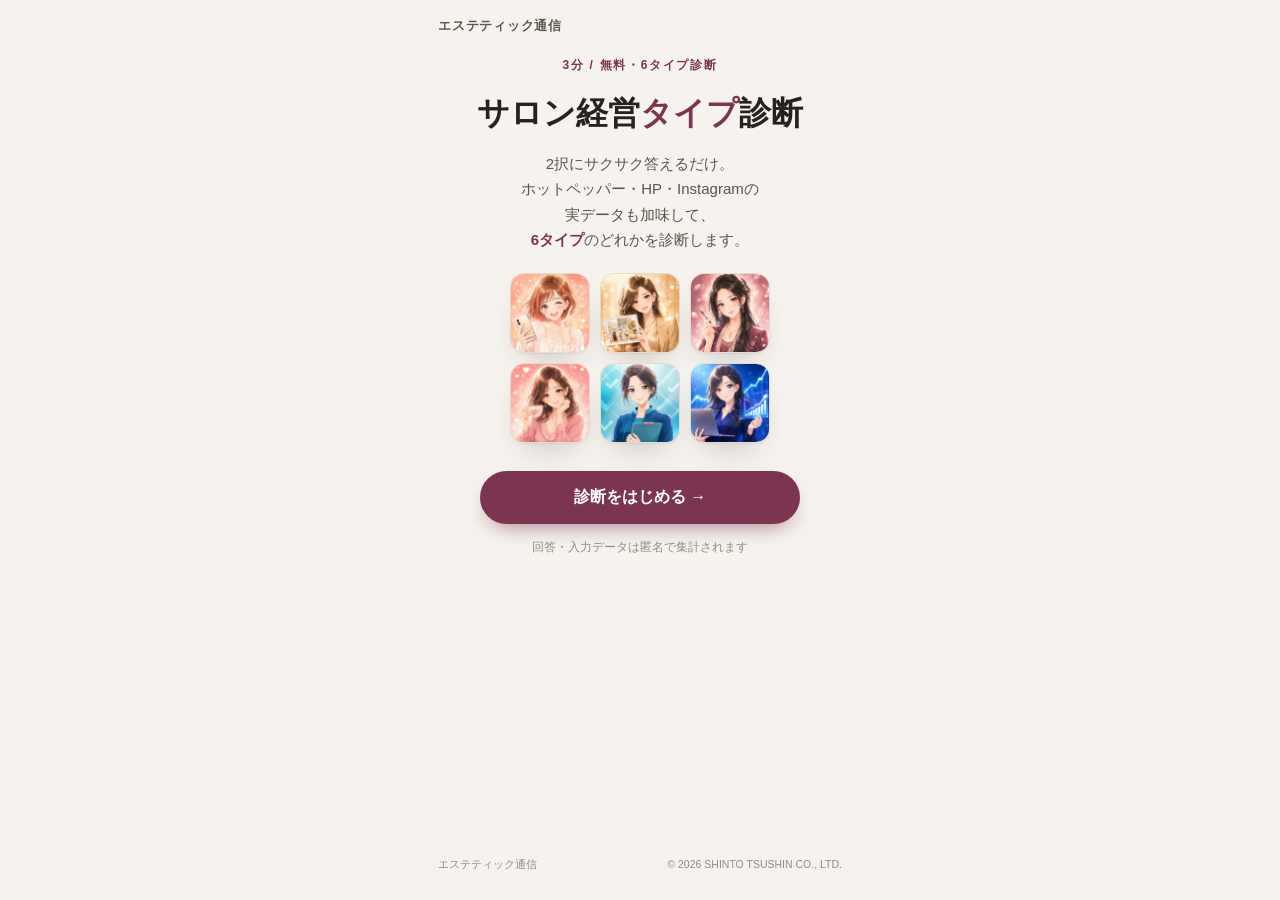
==== commit 3b4ccaaf: "残り2タイプ(ST/SL)の画像を追加し6タイプ全て完成、イントロ画面を実キャラクター画像の3x2レイアウトに変更" ====
--- a/index.html
+++ b/index.html
@@ -45,8 +45,12 @@
       <p class="intro-lead">2択にサクサク答えるだけ。<br>ホットペッパー・HP・Instagramの<br>実データも加味して、<br><strong>6タイプ</strong>のどれかを診断します。</p>
 
       <div class="intro-mascots" aria-hidden="true">
-        <span>✨</span><span>🎬</span><span>🎨</span>
-        <span>🍵</span><span>📋</span><span>📈</span>
+        <span class="intro-mascot-tile" data-type-code="TC"><span class="intro-mascot-emoji">✨</span></span>
+        <span class="intro-mascot-tile" data-type-code="BP"><span class="intro-mascot-emoji">🎬</span></span>
+        <span class="intro-mascot-tile" data-type-code="AR"><span class="intro-mascot-emoji">🎨</span></span>
+        <span class="intro-mascot-tile" data-type-code="HS"><span class="intro-mascot-emoji">🍵</span></span>
+        <span class="intro-mascot-tile" data-type-code="ST"><span class="intro-mascot-emoji">📋</span></span>
+        <span class="intro-mascot-tile" data-type-code="SL"><span class="intro-mascot-emoji">📈</span></span>
       </div>
 
       <button class="btn btn-primary btn-lg" id="startBtn" type="button">診断をはじめる →</button>
--- a/style.css
+++ b/style.css
@@ -239,14 +239,14 @@
 
 .intro-mascots {
   display: grid;
-  grid-template-columns: repeat(4, 1fr);
+  grid-template-columns: repeat(3, 1fr);
   gap: 10px;
   width: 100%;
   max-width: 260px;
   margin: 0 auto 28px;
 }
 
-.intro-mascots span {
+.intro-mascot-tile {
   font-size: 24px;
   background: var(--surface-raised);
   border: 1px solid var(--line);
@@ -256,6 +256,14 @@
   align-items: center;
   justify-content: center;
   box-shadow: var(--shadow);
+  overflow: hidden;
+}
+
+.intro-mascot-tile img {
+  width: 100%;
+  height: 100%;
+  object-fit: cover;
+  display: block;
 }
 
 .intro-note {
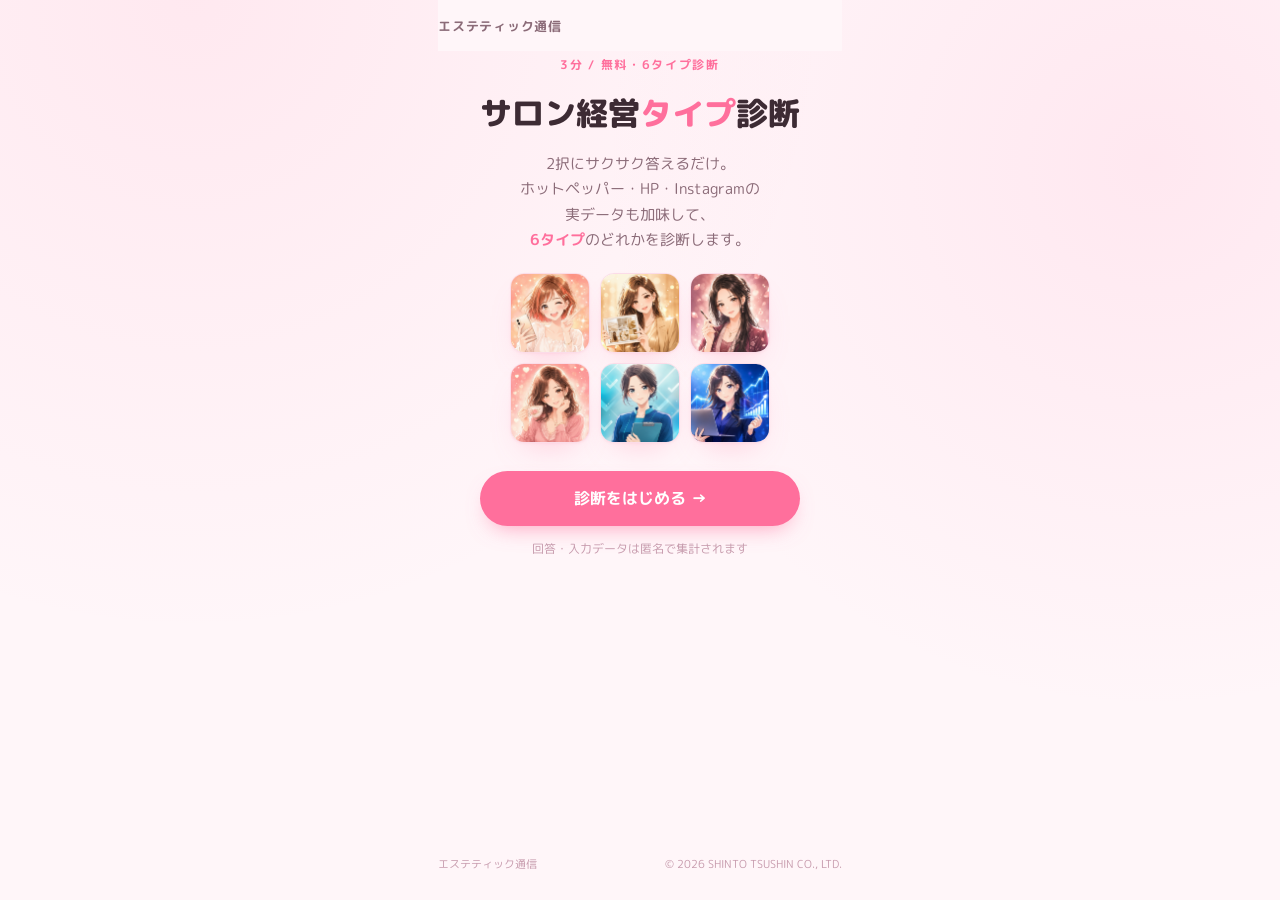
==== commit b916b72f: "白基調×ピンク差し色のかわいいデザインへ全面リニューアル（丸ゴシックフォント・グループカラーもピンク系に統一）" ====
--- a/index.html
+++ b/index.html
@@ -8,6 +8,9 @@
 <meta property="og:title" content="サロン経営タイプ診断｜エステティック通信" />
 <meta property="og:description" content="実データ×性格診断でわかる、あなたのサロン経営タイプ6診断" />
 <link rel="icon" href="data:image/svg+xml,<svg xmlns=%22http://www.w3.org/2000/svg%22 viewBox=%220 0 100 100%22><text y=%22.9em%22 font-size=%2290%22>🧭</text></svg>" />
+<link rel="preconnect" href="https://fonts.googleapis.com" />
+<link rel="preconnect" href="https://fonts.gstatic.com" crossorigin />
+<link href="https://fonts.googleapis.com/css2?family=M+PLUS+Rounded+1c:wght@400;500;700;800&display=swap" rel="stylesheet" />
 <link rel="stylesheet" href="style.css" />
 </head>
 <body>
--- a/style.css
+++ b/style.css
@@ -3,81 +3,81 @@
    ========================================================== */
 
 :root {
-  --bg: #f6f3ee;
-  --surface: #fffdfa;
+  --bg: #fff6f9;
+  --surface: #ffffff;
   --surface-raised: #ffffff;
-  --ink: #262220;
-  --ink-soft: #5c544d;
-  --ink-faint: #948b81;
-  --line: #e3dccf;
-  --line-strong: #d2c8b8;
-  --accent: #7c3550;
-  --accent-soft: #f4e3e9;
-  --accent-2: #a1731f;
-  --accent-2-soft: #f3e6ce;
-  --pole-a: #7c3550;
-  --pole-b: #3c5c78;
+  --ink: #3d2b34;
+  --ink-soft: #8b6b78;
+  --ink-faint: #c79bad;
+  --line: #fbdce8;
+  --line-strong: #f6b9d1;
+  --accent: #ff6f9c;
+  --accent-soft: #ffe6f0;
+  --accent-2: #ff8fb8;
+  --accent-2-soft: #fff0f6;
+  --pole-a: #ff6f9c;
+  --pole-b: #c48fd6;
   --line-brand: #06c755;
   --line-brand-dark: #05a648;
-  --shadow: 0 1px 2px rgba(38, 34, 32, 0.06), 0 16px 32px -16px rgba(38, 34, 32, 0.28);
-  --shadow-inset: inset 0 1px 0 rgba(255, 255, 255, 0.6);
-  --radius-lg: 22px;
-  --radius-md: 14px;
-  --panel-bg: linear-gradient(165deg, #ffffff, #f4f0ea 120%);
-  --swot-s: #3f7d52; --swot-s-soft: #dcefe1;
-  --swot-w: #b5473f; --swot-w-soft: #f5e0de;
-  --swot-o: #2f6b8f; --swot-o-soft: #dce9f0;
-  --swot-t: #a1731f; --swot-t-soft: #f3e6ce;
+  --shadow: 0 1px 2px rgba(255, 111, 156, 0.08), 0 16px 32px -16px rgba(255, 111, 156, 0.35);
+  --shadow-inset: inset 0 1px 0 rgba(255, 255, 255, 0.8);
+  --radius-lg: 26px;
+  --radius-md: 18px;
+  --panel-bg: linear-gradient(165deg, #ffffff, #fff0f6 120%);
+  --swot-s: #45b787; --swot-s-soft: #e2f7ee;
+  --swot-w: #ff6f81; --swot-w-soft: #ffe7ea;
+  --swot-o: #57a8e0; --swot-o-soft: #e5f3fc;
+  --swot-t: #e5a83c; --swot-t-soft: #fdf1de;
 }
 
 @media (prefers-color-scheme: dark) {
   :root:not([data-theme="light"]) {
-    --bg: #1c1916;
-    --surface: #242019;
-    --surface-raised: #2b261f;
-    --ink: #f2ece2;
-    --ink-soft: #c7bcad;
-    --ink-faint: #8d8175;
-    --line: #3a332a;
-    --line-strong: #4a4235;
-    --accent: #e08aa6;
-    --accent-soft: #3a2530;
-    --accent-2: #d6a94e;
-    --accent-2-soft: #3a3020;
-    --pole-a: #e08aa6;
-    --pole-b: #8fb0c9;
+    --bg: #241820;
+    --surface: #2e1e28;
+    --surface-raised: #35222d;
+    --ink: #ffe9f2;
+    --ink-soft: #d9aec2;
+    --ink-faint: #9c7488;
+    --line: #472c3b;
+    --line-strong: #5c3a4c;
+    --accent: #ff85ab;
+    --accent-soft: #3f2431;
+    --accent-2: #ffa0c4;
+    --accent-2-soft: #3a2530;
+    --pole-a: #ff85ab;
+    --pole-b: #cf9edb;
     --shadow: 0 1px 2px rgba(0, 0, 0, 0.4), 0 16px 32px -16px rgba(0, 0, 0, 0.65);
     --shadow-inset: inset 0 1px 0 rgba(255, 255, 255, 0.04);
-    --panel-bg: linear-gradient(165deg, #2b261f, #211d18 120%);
-    --swot-s: #6fbf8a; --swot-s-soft: #223a2a;
-    --swot-w: #e08078; --swot-w-soft: #3a2523;
-    --swot-o: #7fb8d6; --swot-o-soft: #1f3138;
-    --swot-t: #d6a94e; --swot-t-soft: #3a3020;
+    --panel-bg: linear-gradient(165deg, #35222d, #291b23 120%);
+    --swot-s: #6fdba8; --swot-s-soft: #1f3a2c;
+    --swot-w: #ff8f9c; --swot-w-soft: #3a2328;
+    --swot-o: #7fc2ea; --swot-o-soft: #1c3140;
+    --swot-t: #f0c265; --swot-t-soft: #3a2f1c;
   }
 }
 
 :root[data-theme="dark"] {
-  --bg: #1c1916;
-  --surface: #242019;
-  --surface-raised: #2b261f;
-  --ink: #f2ece2;
-  --ink-soft: #c7bcad;
-  --ink-faint: #8d8175;
-  --line: #3a332a;
-  --line-strong: #4a4235;
-  --accent: #e08aa6;
-  --accent-soft: #3a2530;
-  --accent-2: #d6a94e;
-  --accent-2-soft: #3a3020;
-  --pole-a: #e08aa6;
-  --pole-b: #8fb0c9;
+  --bg: #241820;
+  --surface: #2e1e28;
+  --surface-raised: #35222d;
+  --ink: #ffe9f2;
+  --ink-soft: #d9aec2;
+  --ink-faint: #9c7488;
+  --line: #472c3b;
+  --line-strong: #5c3a4c;
+  --accent: #ff85ab;
+  --accent-soft: #3f2431;
+  --accent-2: #ffa0c4;
+  --accent-2-soft: #3a2530;
+  --pole-a: #ff85ab;
+  --pole-b: #cf9edb;
   --shadow: 0 1px 2px rgba(0, 0, 0, 0.4), 0 16px 32px -16px rgba(0, 0, 0, 0.65);
   --shadow-inset: inset 0 1px 0 rgba(255, 255, 255, 0.04);
-  --panel-bg: linear-gradient(165deg, #2b261f, #211d18 120%);
-  --swot-s: #6fbf8a; --swot-s-soft: #223a2a;
-  --swot-w: #e08078; --swot-w-soft: #3a2523;
-  --swot-o: #7fb8d6; --swot-o-soft: #1f3138;
-  --swot-t: #d6a94e; --swot-t-soft: #3a3020;
+  --panel-bg: linear-gradient(165deg, #35222d, #291b23 120%);
+  --swot-s: #6fdba8; --swot-s-soft: #1f3a2c;
+  --swot-w: #ff8f9c; --swot-w-soft: #3a2328;
+  --swot-o: #7fc2ea; --swot-o-soft: #1c3140;
+  --swot-t: #f0c265; --swot-t-soft: #3a2f1c;
 }
 
 * { box-sizing: border-box; }
@@ -91,16 +91,19 @@
 }
 
 body {
-  font-family: "Yu Gothic", "YuGothic", "Hiragino Kaku Gothic ProN", "Noto Sans JP", sans-serif;
+  font-family: "M PLUS Rounded 1c", "Yu Gothic", "YuGothic", "Hiragino Kaku Gothic ProN", "Noto Sans JP", sans-serif;
   line-height: 1.7;
   -webkit-font-smoothing: antialiased;
   min-height: 100dvh;
   touch-action: manipulation;
+  background-image: radial-gradient(circle at 15% 0%, color-mix(in srgb, var(--accent) 10%, transparent), transparent 45%),
+    radial-gradient(circle at 90% 18%, color-mix(in srgb, var(--accent-2) 14%, transparent), transparent 40%);
+  background-attachment: fixed;
 }
 
 h1, h2 {
-  font-family: "Yu Mincho", "YuMincho", "Hiragino Mincho ProN", serif;
-  font-weight: 700;
+  font-family: "M PLUS Rounded 1c", "Yu Gothic", "YuGothic", "Hiragino Kaku Gothic ProN", sans-serif;
+  font-weight: 800;
   text-wrap: balance;
   margin: 0;
 }
@@ -386,7 +389,7 @@
 }
 
 .choice-vs {
-  font-family: "Yu Mincho", serif;
+  font-family: "M PLUS Rounded 1c", "Yu Gothic", sans-serif;
   font-size: 12px;
   font-weight: 700;
   color: var(--ink-faint);
@@ -544,7 +547,7 @@
 }
 
 .type-code {
-  font-family: "Yu Mincho", serif;
+  font-family: "M PLUS Rounded 1c", "Yu Gothic", sans-serif;
   font-weight: 700;
   font-size: 13px;
   letter-spacing: 0.14em;
@@ -607,7 +610,7 @@
   border-left: 3px solid var(--result-accent);
   background: var(--result-soft);
   border-radius: 0 10px 10px 0;
-  font-family: "Yu Mincho", serif;
+  font-family: "M PLUS Rounded 1c", "Yu Gothic", sans-serif;
   font-size: 13.5px;
   color: var(--ink);
   font-weight: 700;
